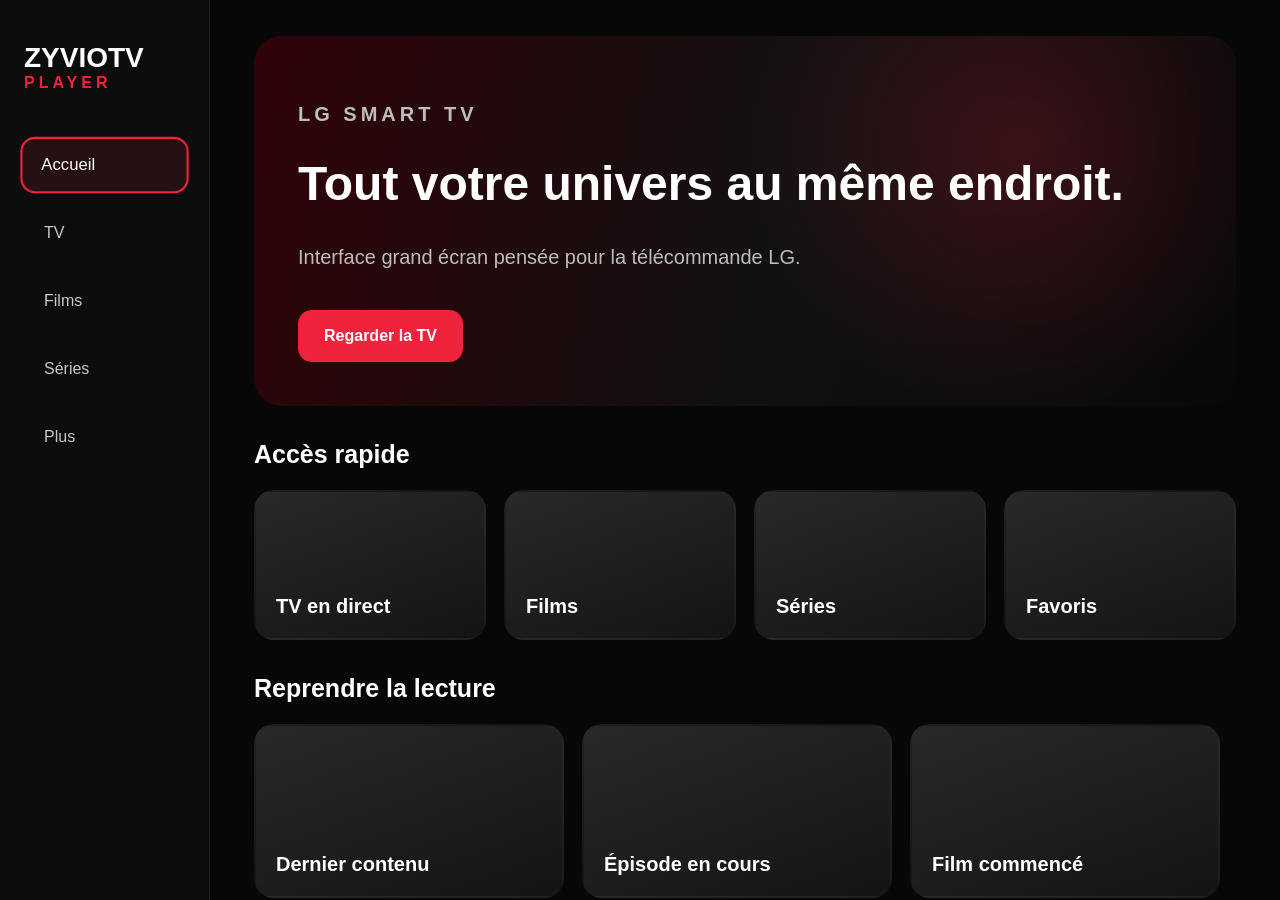
==== webosApp/index.html @ 65dd85e7 "feat(webos): wire provider and playback scripts" ====
<!doctype html>
<html lang="fr">
<head>
  <meta charset="utf-8">
  <meta name="viewport" content="width=device-width,initial-scale=1,viewport-fit=cover">
  <title>ZYVIOTV Player</title>
  <link rel="stylesheet" href="styles.css">
</head>
<body>
  <main class="shell">
    <aside class="rail">
      <div class="brand">
        <strong>ZYVIOTV</strong>
        <span>PLAYER</span>
      </div>
      <nav>
        <button data-focusable data-section="home" class="nav active">Accueil</button>
        <button data-focusable data-section="live" class="nav">TV</button>
        <button data-focusable data-section="movies" class="nav">Films</button>
        <button data-focusable data-section="series" class="nav">Séries</button>
        <button data-focusable data-section="more" class="nav">Plus</button>
      </nav>
    </aside>

    <section class="content">
      <video id="tv-player" class="tv-player" playsinline hidden></video>
      <header class="hero">
        <p class="eyebrow">LG SMART TV</p>
        <h1>Tout votre univers au même endroit.</h1>
        <p>Interface grand écran pensée pour la télécommande LG.</p>
        <button class="primary" data-focusable data-section="live">Regarder la TV</button>
      </header>

      <section class="shelf">
        <h2>Accès rapide</h2>
        <div class="cards">
          <button class="card" data-focusable data-section="live">TV en direct</button>
          <button class="card" data-focusable data-section="movies">Films</button>
          <button class="card" data-focusable data-section="series">Séries</button>
          <button class="card" data-focusable data-section="favorites">Favoris</button>
        </div>
      </section>

      <section class="shelf">
        <h2>Reprendre la lecture</h2>
        <div class="cards">
          <button class="card wide" data-focusable>Dernier contenu</button>
          <button class="card wide" data-focusable>Épisode en cours</button>
          <button class="card wide" data-focusable>Film commencé</button>
        </div>
      </section>

      <div id="status" class="status"></div>
    </section>
  </main>
  <script src="provider.js"></script>
  <script src="player.js"></script>
  <script src="app.js"></script>
</body>
</html>
---- webosApp/styles.css ----
*{box-sizing:border-box}html,body{margin:0;width:100%;height:100%;background:#070707;color:#fff;font-family:Arial,Helvetica,sans-serif;overflow:hidden}button{font:inherit;color:inherit}.shell{display:grid;grid-template-columns:210px 1fr;height:100vh}.rail{padding:42px 24px;background:#0d0d0d;border-right:1px solid #202020}.brand{margin-bottom:46px}.brand strong{display:block;font-size:28px}.brand span,.eyebrow{color:#ef233c;font-weight:800;letter-spacing:4px}nav{display:grid;gap:14px}.nav,.primary,.card{border:2px solid transparent;outline:none;cursor:pointer;transition:transform 120ms ease,border-color 120ms ease,background 120ms ease}.nav{text-align:left;padding:16px 18px;border-radius:14px;background:transparent;color:#c8c8c8}.nav.active{background:#251014;color:#fff}[data-focusable]:focus{border-color:#ef233c;transform:scale(1.045)}.content{padding:36px 44px 64px;overflow-y:auto}.hero{min-height:330px;padding:44px;border-radius:28px;background:radial-gradient(circle at 78% 30%,rgba(239,35,60,.20),transparent 34%),linear-gradient(105deg,#300308,#111 55%,#080808);display:flex;flex-direction:column;justify-content:center}.hero h1{margin:10px 0 14px;font-size:48px;line-height:1.05}.hero p{color:#bdbdbd;font-size:20px;line-height:1.45}.primary{align-self:flex-start;margin-top:18px;padding:15px 24px;border-radius:14px;background:#ef233c;font-weight:800}.shelf{margin-top:34px}.shelf h2{font-size:25px}.cards{display:flex;gap:18px}.card{width:240px;height:150px;padding:20px;border-radius:20px;background:linear-gradient(160deg,#292929,#141414);display:flex;align-items:flex-end;text-align:left;font-weight:800;font-size:20px}.card.wide{width:310px;height:174px}.status{min-height:28px;margin-top:28px;color:#aaa}
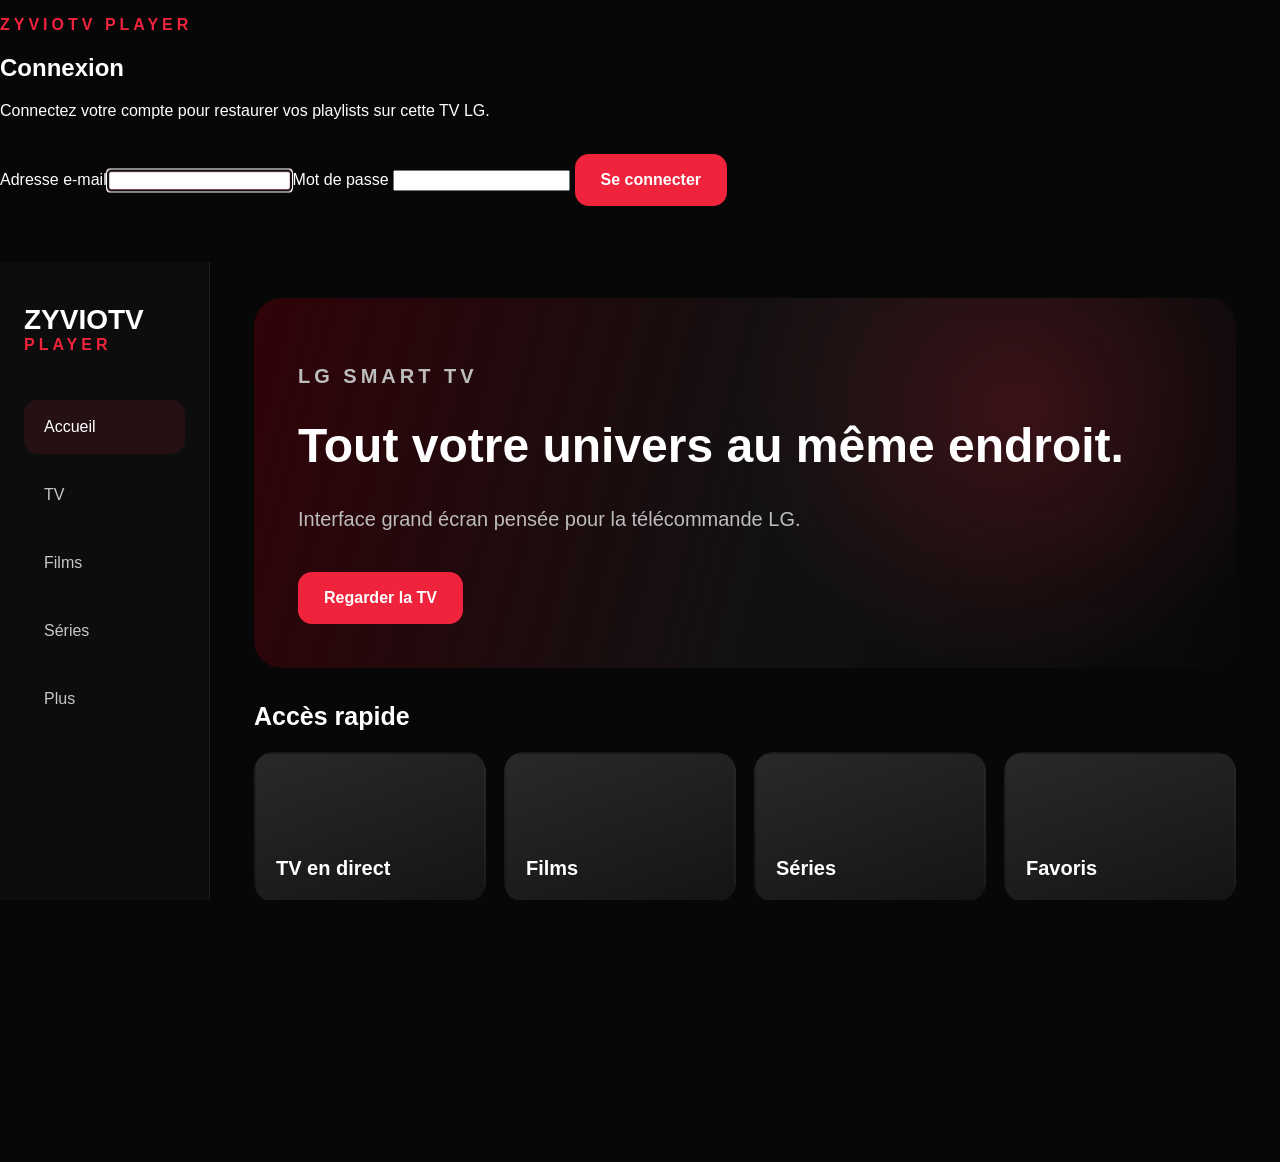
==== commit 3a48b0ec: "feat(webos): add account login and live catalog UI" ====
--- a/webosApp/index.html
+++ b/webosApp/index.html
@@ -7,7 +7,25 @@
   <link rel="stylesheet" href="styles.css">
 </head>
 <body>
-  <main class="shell">
+  <section id="auth-screen" class="auth-screen">
+    <div class="auth-card">
+      <p class="eyebrow">ZYVIOTV PLAYER</p>
+      <h1>Connexion</h1>
+      <p class="auth-copy">Connectez votre compte pour restaurer vos playlists sur cette TV LG.</p>
+      <label>
+        <span>Adresse e-mail</span>
+        <input id="auth-email" data-focusable type="email" autocomplete="email">
+      </label>
+      <label>
+        <span>Mot de passe</span>
+        <input id="auth-password" data-focusable type="password" autocomplete="current-password">
+      </label>
+      <button class="primary" data-focusable data-action="sign-in">Se connecter</button>
+      <div id="auth-status" class="status" aria-live="polite"></div>
+    </div>
+  </section>
+
+  <main id="app-shell" class="shell" hidden>
     <aside class="rail">
       <div class="brand">
         <strong>ZYVIOTV</strong>
@@ -41,18 +59,28 @@
         </div>
       </section>
 
-      <section class="shelf">
-        <h2>Reprendre la lecture</h2>
+      <section id="live-panel" class="catalog-panel" hidden>
+        <div class="catalog-header">
+          <h2>TV en direct</h2>
+          <span id="live-count"></span>
+        </div>
+        <div id="live-grid" class="catalog-grid"></div>
+      </section>
+
+      <section id="account-panel" class="catalog-panel" hidden>
+        <div class="catalog-header">
+          <h2>Plus</h2>
+        </div>
         <div class="cards">
-          <button class="card wide" data-focusable>Dernier contenu</button>
-          <button class="card wide" data-focusable>Épisode en cours</button>
-          <button class="card wide" data-focusable>Film commencé</button>
+          <button class="card" data-focusable data-action="sign-out">Se déconnecter</button>
         </div>
       </section>
 
-      <div id="status" class="status"></div>
+      <div id="status" class="status" aria-live="polite"></div>
     </section>
   </main>
+  <script src="auth.js"></script>
+  <script src="cloud.js"></script>
   <script src="provider.js"></script>
   <script src="player.js"></script>
   <script src="app.js"></script>
--- a/webosApp/styles.css
+++ b/webosApp/styles.css
@@ -1 +1,12 @@
 *{box-sizing:border-box}html,body{margin:0;width:100%;height:100%;background:#070707;color:#fff;font-family:Arial,Helvetica,sans-serif;overflow:hidden}button{font:inherit;color:inherit}.shell{display:grid;grid-template-columns:210px 1fr;height:100vh}.rail{padding:42px 24px;background:#0d0d0d;border-right:1px solid #202020}.brand{margin-bottom:46px}.brand strong{display:block;font-size:28px}.brand span,.eyebrow{color:#ef233c;font-weight:800;letter-spacing:4px}nav{display:grid;gap:14px}.nav,.primary,.card{border:2px solid transparent;outline:none;cursor:pointer;transition:transform 120ms ease,border-color 120ms ease,background 120ms ease}.nav{text-align:left;padding:16px 18px;border-radius:14px;background:transparent;color:#c8c8c8}.nav.active{background:#251014;color:#fff}[data-focusable]:focus{border-color:#ef233c;transform:scale(1.045)}.content{padding:36px 44px 64px;overflow-y:auto}.hero{min-height:330px;padding:44px;border-radius:28px;background:radial-gradient(circle at 78% 30%,rgba(239,35,60,.20),transparent 34%),linear-gradient(105deg,#300308,#111 55%,#080808);display:flex;flex-direction:column;justify-content:center}.hero h1{margin:10px 0 14px;font-size:48px;line-height:1.05}.hero p{color:#bdbdbd;font-size:20px;line-height:1.45}.primary{align-self:flex-start;margin-top:18px;padding:15px 24px;border-radius:14px;background:#ef233c;font-weight:800}.shelf{margin-top:34px}.shelf h2{font-size:25px}.cards{display:flex;gap:18px}.card{width:240px;height:150px;padding:20px;border-radius:20px;background:linear-gradient(160deg,#292929,#141414);display:flex;align-items:flex-end;text-align:left;font-weight:800;font-size:20px}.card.wide{width:310px;height:174px}.status{min-height:28px;margin-top:28px;color:#aaa}
+
+
+.tv-player {
+  position: fixed;
+  inset: 0;
+  width: 100vw;
+  height: 100vh;
+  object-fit: contain;
+  background: #000;
+  z-index: 50;
+}
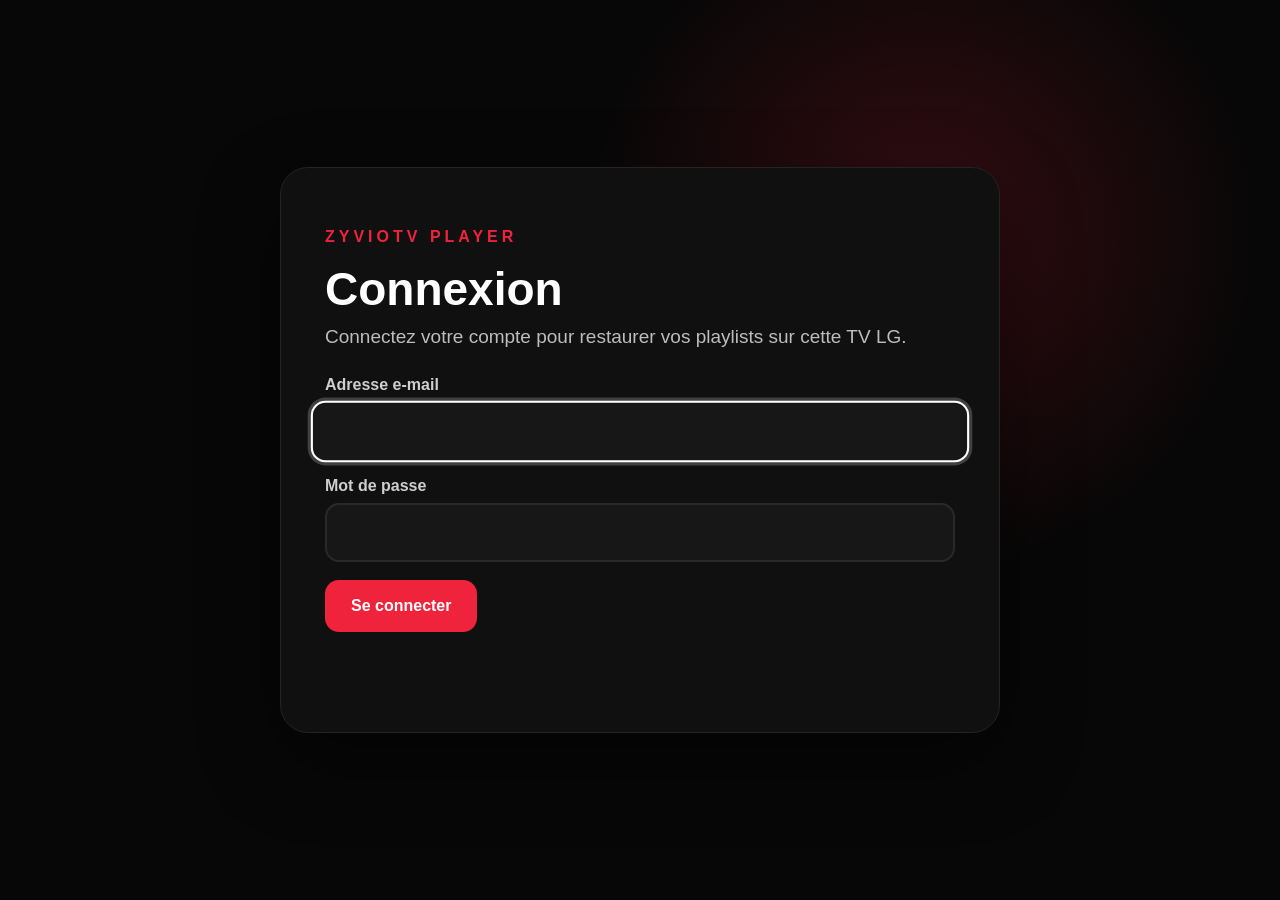
==== commit 70e09873: "feat(webos): add movies series and episode catalog panel" ====
--- a/webosApp/index.html
+++ b/webosApp/index.html
@@ -67,6 +67,14 @@
         <div id="live-grid" class="catalog-grid"></div>
       </section>
 
+      <section id="catalog-panel" class="catalog-panel" hidden>
+        <div class="catalog-header">
+          <h2 id="catalog-title">Catalogue</h2>
+          <span id="catalog-count"></span>
+        </div>
+        <div id="catalog-grid" class="catalog-grid"></div>
+      </section>
+
       <section id="account-panel" class="catalog-panel" hidden>
         <div class="catalog-header">
           <h2>Plus</h2>
--- a/webosApp/styles.css
+++ b/webosApp/styles.css
@@ -10,3 +10,23 @@
   background: #000;
   z-index: 50;
 }
+
+
+[hidden]{display:none!important}
+.auth-screen{position:fixed;inset:0;z-index:100;display:grid;place-items:center;padding:48px;background:radial-gradient(circle at 72% 26%,rgba(239,35,60,.20),transparent 30%),#070707}
+.auth-card{width:min(720px,72vw);padding:44px;border:1px solid #242424;border-radius:28px;background:#101010;box-shadow:0 28px 80px rgba(0,0,0,.46)}
+.auth-card h1{margin:8px 0 10px;font-size:46px}
+.auth-copy{margin:0 0 28px;color:#bdbdbd;font-size:19px}
+.auth-card label{display:grid;gap:8px;margin-top:16px;color:#cfcfcf;font-weight:700}
+.auth-card input{width:100%;padding:16px 18px;border:2px solid #292929;border-radius:14px;outline:none;background:#171717;color:#fff;font-size:20px}
+.auth-card input:focus,[data-focusable]:focus{border-color:#fff;box-shadow:0 0 0 3px rgba(255,255,255,.2)}
+.catalog-panel{margin-top:34px}
+.catalog-header{display:flex;align-items:baseline;justify-content:space-between;gap:24px}
+.catalog-header h2{margin:0 0 18px;font-size:25px}
+.catalog-header span{color:#9f9f9f;font-size:16px}
+.catalog-grid{display:grid;grid-template-columns:repeat(5,minmax(150px,1fr));gap:18px}
+.catalog-card{min-height:160px;padding:16px;border:2px solid transparent;border-radius:18px;outline:none;background:linear-gradient(180deg,rgba(0,0,0,.04),rgba(0,0,0,.72)),#1a1a1a;color:#fff;display:flex;flex-direction:column;justify-content:flex-end;align-items:flex-start;text-align:left}
+.catalog-card strong{font-size:19px;line-height:1.25}
+.catalog-card small{margin-top:6px;color:#b9b9b9}
+.catalog-card:focus{border-color:#fff;transform:scale(1.035);box-shadow:0 0 0 3px rgba(255,255,255,.2)}
+@media(max-width:1280px){.catalog-grid{grid-template-columns:repeat(4,minmax(140px,1fr))}}
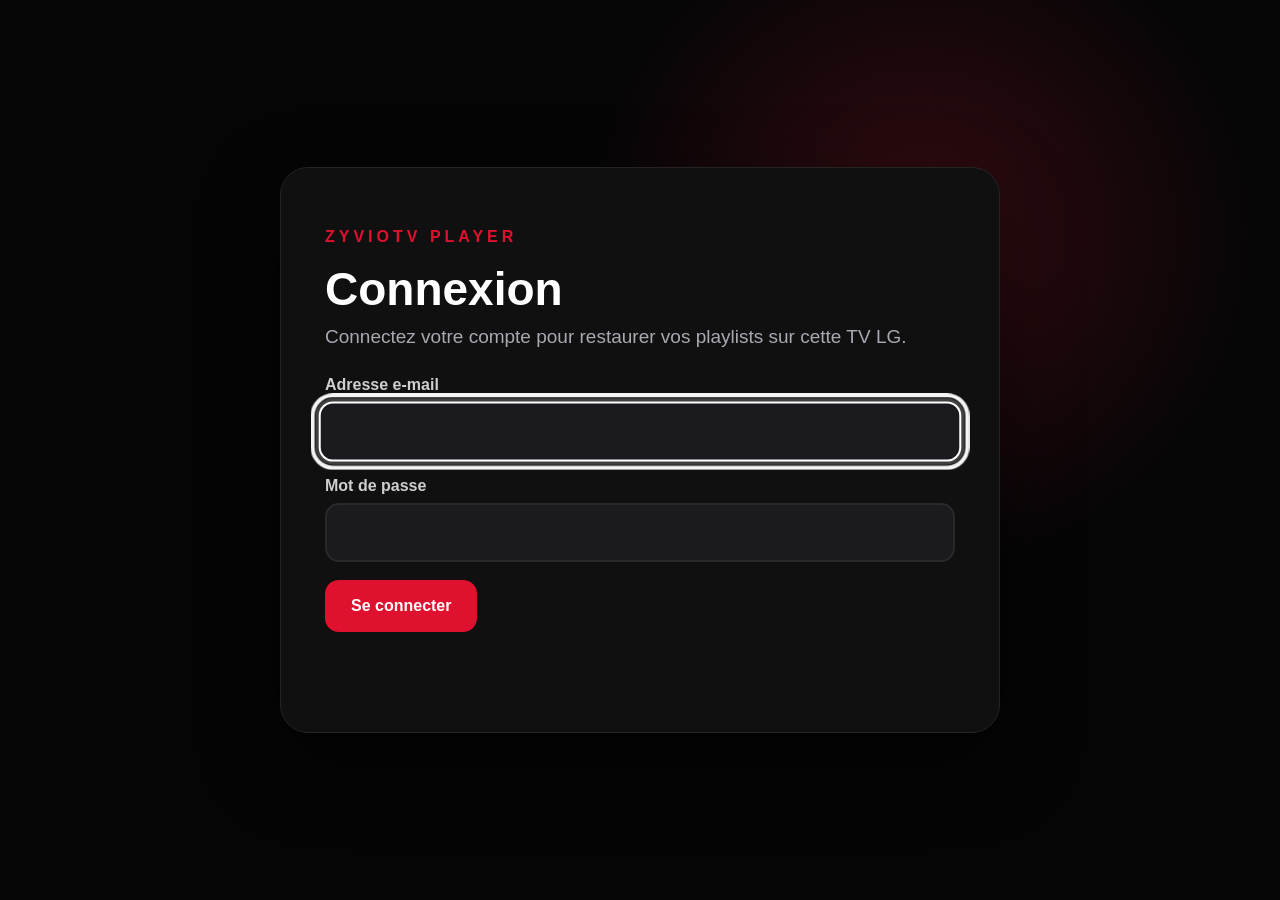
==== commit 53072a1e: "feat(webos): accessible LG sidebar navigation and hero landmarks" ====
--- a/webosApp/index.html
+++ b/webosApp/index.html
@@ -25,24 +25,73 @@
     </div>
   </section>
 
+  <section id="pin-screen" class="profile-screen" hidden>
+    <div class="auth-card">
+      <p class="eyebrow">CONTRÔLE PARENTAL</p>
+      <h1 id="pin-title">Code PIN requis</h1>
+      <p id="pin-copy" class="auth-copy">Saisissez le code PIN parental à 4 chiffres.</p>
+      <input id="pin-input" data-focusable type="password" inputmode="numeric" maxlength="4" autocomplete="off">
+      <div class="pin-actions">
+        <button class="primary" data-focusable data-action="verify-pin">Valider</button>
+        <button class="card" data-focusable data-action="cancel-pin">Annuler</button>
+      </div>
+      <div id="pin-status" class="status" aria-live="polite"></div>
+    </div>
+  </section>
+
+  <section id="profile-screen" class="profile-screen" hidden>
+    <div class="profile-shell">
+      <p class="eyebrow">ZYVIOTV PLAYER</p>
+      <h1>Qui regarde ?</h1>
+      <div id="profile-grid" class="profile-grid"></div>
+      <div id="profile-status" class="status" aria-live="polite"></div>
+    </div>
+  </section>
+
+  <section id="system-screen" class="profile-screen" hidden>
+    <div class="auth-card">
+      <p class="eyebrow">ZYVIOTV PLAYER</p>
+      <h1 id="system-title">Information</h1>
+      <p id="system-copy" class="auth-copy"></p>
+      <div class="pin-actions">
+        <button id="system-continue" class="primary" data-focusable data-action="system-continue">Continuer</button>
+        <button id="system-signout" class="card" data-focusable data-action="system-signout">Se déconnecter</button>
+      </div>
+    </div>
+  </section>
+
+  <section id="device-edit-screen" class="profile-screen" hidden>
+    <div class="auth-card">
+      <p class="eyebrow">APPAREIL</p>
+      <h1>Renommer l’appareil</h1>
+      <input id="device-name-input" data-focusable type="text" maxlength="40" autocomplete="off">
+      <div class="pin-actions">
+        <button class="primary" data-focusable data-action="device-save">Enregistrer</button>
+        <button class="card" data-focusable data-action="device-cancel">Annuler</button>
+      </div>
+      <div id="device-edit-status" class="status" aria-live="polite"></div>
+    </div>
+  </section>
+
   <main id="app-shell" class="shell" hidden>
-    <aside class="rail">
+    <aside class="rail" aria-label="Navigation principale">
       <div class="brand">
         <strong>ZYVIOTV</strong>
         <span>PLAYER</span>
       </div>
-      <nav>
-        <button data-focusable data-section="home" class="nav active">Accueil</button>
+      <nav aria-label="Rubriques ZYVIOTV">
+        <button data-focusable data-section="home" class="nav active" aria-current="page">Accueil</button>
         <button data-focusable data-section="live" class="nav">TV</button>
         <button data-focusable data-section="movies" class="nav">Films</button>
         <button data-focusable data-section="series" class="nav">Séries</button>
+        <button data-focusable data-section="profiles" class="nav">Profils</button>
         <button data-focusable data-section="more" class="nav">Plus</button>
       </nav>
     </aside>
 
     <section class="content">
       <video id="tv-player" class="tv-player" playsinline hidden></video>
-      <header class="hero">
+      <header class="hero" aria-label="Découvrir ZYVIOTV">
         <p class="eyebrow">LG SMART TV</p>
         <h1>Tout votre univers au même endroit.</h1>
         <p>Interface grand écran pensée pour la télécommande LG.</p>
@@ -57,6 +106,41 @@
           <button class="card" data-focusable data-section="series">Séries</button>
           <button class="card" data-focusable data-section="favorites">Favoris</button>
         </div>
+      </section>
+
+      <section id="continue-shelf" class="shelf" hidden>
+        <div class="shelf-header"><h2>Reprendre la lecture</h2><button class="shelf-more" data-focusable data-home-see-all="continue" hidden>Voir tout</button></div>
+        <div id="continue-cards" class="cards"></div>
+      </section>
+
+      <section id="next-episodes-shelf" class="shelf" hidden>
+        <div class="shelf-header"><h2>Épisodes suivants</h2><button class="shelf-more" data-focusable data-home-see-all="next-episodes" hidden>Voir tout</button></div>
+        <div id="next-episode-cards" class="cards"></div>
+      </section>
+
+      <section id="recent-channels-shelf" class="shelf" hidden>
+        <div class="shelf-header"><h2>Chaînes récentes</h2><button class="shelf-more" data-focusable data-home-see-all="recent-live" hidden>Voir tout</button></div>
+        <div id="recent-channel-cards" class="cards"></div>
+      </section>
+
+      <section id="favorites-shelf" class="shelf" hidden>
+        <div class="shelf-header"><h2>Favoris</h2><button class="shelf-more" data-focusable data-home-see-all="favorites" hidden>Voir tout</button></div>
+        <div id="favorite-cards" class="cards"></div>
+      </section>
+
+      <section id="recent-movies-shelf" class="shelf" hidden>
+        <div class="shelf-header"><h2>Films récents</h2><button class="shelf-more" data-focusable data-home-see-all="recent-movies" hidden>Voir tout</button></div>
+        <div id="recent-movie-cards" class="cards"></div>
+      </section>
+
+      <section id="recent-series-shelf" class="shelf" hidden>
+        <div class="shelf-header"><h2>Séries récentes</h2><button class="shelf-more" data-focusable data-home-see-all="recent-series" hidden>Voir tout</button></div>
+        <div id="recent-series-cards" class="cards"></div>
+      </section>
+
+      <section id="same-category-shelf" class="shelf" hidden>
+        <div class="shelf-header"><h2 id="same-category-title">Dans la même catégorie</h2><button class="shelf-more" data-focusable data-home-see-all="same-category" hidden>Voir tout</button></div>
+        <div id="same-category-cards" class="cards"></div>
       </section>
 
       <section id="live-panel" class="catalog-panel" hidden>
@@ -80,8 +164,17 @@
           <h2>Plus</h2>
         </div>
         <div class="cards">
+          <button class="card" data-focusable data-action="devices">Appareils</button>
           <button class="card" data-focusable data-action="sign-out">Se déconnecter</button>
         </div>
+      </section>
+
+      <section id="devices-panel" class="catalog-panel" hidden>
+        <div class="catalog-header">
+          <h2>Appareils</h2>
+          <span id="devices-count"></span>
+        </div>
+        <div id="devices-grid" class="catalog-grid"></div>
       </section>
 
       <div id="status" class="status" aria-live="polite"></div>
--- a/webosApp/styles.css
+++ b/webosApp/styles.css
@@ -1,4 +1,4 @@
-*{box-sizing:border-box}html,body{margin:0;width:100%;height:100%;background:#070707;color:#fff;font-family:Arial,Helvetica,sans-serif;overflow:hidden}button{font:inherit;color:inherit}.shell{display:grid;grid-template-columns:210px 1fr;height:100vh}.rail{padding:42px 24px;background:#0d0d0d;border-right:1px solid #202020}.brand{margin-bottom:46px}.brand strong{display:block;font-size:28px}.brand span,.eyebrow{color:#ef233c;font-weight:800;letter-spacing:4px}nav{display:grid;gap:14px}.nav,.primary,.card{border:2px solid transparent;outline:none;cursor:pointer;transition:transform 120ms ease,border-color 120ms ease,background 120ms ease}.nav{text-align:left;padding:16px 18px;border-radius:14px;background:transparent;color:#c8c8c8}.nav.active{background:#251014;color:#fff}[data-focusable]:focus{border-color:#ef233c;transform:scale(1.045)}.content{padding:36px 44px 64px;overflow-y:auto}.hero{min-height:330px;padding:44px;border-radius:28px;background:radial-gradient(circle at 78% 30%,rgba(239,35,60,.20),transparent 34%),linear-gradient(105deg,#300308,#111 55%,#080808);display:flex;flex-direction:column;justify-content:center}.hero h1{margin:10px 0 14px;font-size:48px;line-height:1.05}.hero p{color:#bdbdbd;font-size:20px;line-height:1.45}.primary{align-self:flex-start;margin-top:18px;padding:15px 24px;border-radius:14px;background:#ef233c;font-weight:800}.shelf{margin-top:34px}.shelf h2{font-size:25px}.cards{display:flex;gap:18px}.card{width:240px;height:150px;padding:20px;border-radius:20px;background:linear-gradient(160deg,#292929,#141414);display:flex;align-items:flex-end;text-align:left;font-weight:800;font-size:20px}.card.wide{width:310px;height:174px}.status{min-height:28px;margin-top:28px;color:#aaa}
+*{box-sizing:border-box}html,body{margin:0;width:100%;height:100%;background:#050506;color:#fff;font-family:Manrope,Arial,Helvetica,sans-serif;overflow:hidden}button{font:inherit;color:inherit}.shell{display:grid;grid-template-columns:210px 1fr;height:100vh}.rail{padding:42px 24px;background:#121215;border-right:1px solid #24242A}.brand{margin-bottom:46px}.brand strong{display:block;font-size:28px}.brand span,.eyebrow{color:#E0102F;font-weight:800;letter-spacing:4px}nav{display:grid;gap:14px}.nav,.primary,.card{border:2px solid transparent;outline:none;cursor:pointer;transition:transform 120ms ease,border-color 120ms ease,background 120ms ease}.nav{text-align:left;padding:16px 18px;border-radius:14px;background:transparent;color:#A9A9B3}.nav.active{background:#251014;color:#fff}[data-focusable]:focus{border-color:#E0102F;transform:scale(1.045)}.content{padding:36px 44px 64px;overflow-y:auto}.hero{min-height:330px;padding:44px;border-radius:28px;background:radial-gradient(circle at 78% 30%,rgba(239,35,60,.20),transparent 34%),linear-gradient(105deg,#300308,#111 55%,#080808);display:flex;flex-direction:column;justify-content:center}.hero h1{margin:10px 0 14px;font-size:48px;line-height:1.05}.hero p{color:#A9A9B3;font-size:20px;line-height:1.45}.primary{align-self:flex-start;margin-top:18px;padding:15px 24px;border-radius:14px;background:#E0102F;font-weight:800}.shelf{margin-top:34px}.shelf h2{font-size:25px}.cards{display:flex;gap:18px}.card{width:240px;height:150px;padding:20px;border-radius:20px;background:linear-gradient(160deg,#292929,#121215);display:flex;align-items:flex-end;text-align:left;font-weight:800;font-size:20px}.card.wide{width:310px;height:174px}.status{min-height:28px;margin-top:28px;color:#aaa}
 
 
 .tv-player {
@@ -13,12 +13,12 @@
 
 
 [hidden]{display:none!important}
-.auth-screen{position:fixed;inset:0;z-index:100;display:grid;place-items:center;padding:48px;background:radial-gradient(circle at 72% 26%,rgba(239,35,60,.20),transparent 30%),#070707}
+.auth-screen{position:fixed;inset:0;z-index:100;display:grid;place-items:center;padding:48px;background:radial-gradient(circle at 72% 26%,rgba(239,35,60,.20),transparent 30%),#050506}
 .auth-card{width:min(720px,72vw);padding:44px;border:1px solid #242424;border-radius:28px;background:#101010;box-shadow:0 28px 80px rgba(0,0,0,.46)}
 .auth-card h1{margin:8px 0 10px;font-size:46px}
-.auth-copy{margin:0 0 28px;color:#bdbdbd;font-size:19px}
+.auth-copy{margin:0 0 28px;color:#A9A9B3;font-size:19px}
 .auth-card label{display:grid;gap:8px;margin-top:16px;color:#cfcfcf;font-weight:700}
-.auth-card input{width:100%;padding:16px 18px;border:2px solid #292929;border-radius:14px;outline:none;background:#171717;color:#fff;font-size:20px}
+.auth-card input{width:100%;padding:16px 18px;border:2px solid #292929;border-radius:14px;outline:none;background:#1A1A1F;color:#fff;font-size:20px}
 .auth-card input:focus,[data-focusable]:focus{border-color:#fff;box-shadow:0 0 0 3px rgba(255,255,255,.2)}
 .catalog-panel{margin-top:34px}
 .catalog-header{display:flex;align-items:baseline;justify-content:space-between;gap:24px}
@@ -30,3 +30,159 @@
 .catalog-card small{margin-top:6px;color:#b9b9b9}
 .catalog-card:focus{border-color:#fff;transform:scale(1.035);box-shadow:0 0 0 3px rgba(255,255,255,.2)}
 @media(max-width:1280px){.catalog-grid{grid-template-columns:repeat(4,minmax(140px,1fr))}}
+
+
+.profile-screen{position:fixed;inset:0;z-index:90;display:grid;place-items:center;padding:48px;background:radial-gradient(circle at 50% 18%,rgba(239,35,60,.16),transparent 26%),#050506}
+.profile-shell{width:min(1180px,88vw);text-align:center}
+.profile-shell h1{margin:8px 0 34px;font-size:48px}
+.profile-grid{display:flex;justify-content:center;flex-wrap:wrap;gap:24px}
+.profile-card{width:190px;min-height:220px;padding:24px 18px;border:2px solid transparent;border-radius:22px;outline:none;background:#151515;color:#fff;display:grid;place-items:center;gap:14px}
+.profile-avatar{width:104px;height:104px;border-radius:50%;display:grid;place-items:center;background:linear-gradient(145deg,#2b2b2b,#111);font-size:34px;font-weight:900}
+.profile-card strong{font-size:21px}.profile-card small{color:#aaa}.profile-card:focus{border-color:#fff;transform:scale(1.05);box-shadow:0 0 0 3px rgba(255,255,255,.2)}
+.card.home-item{min-height:174px;flex-direction:column;justify-content:flex-end;align-items:flex-start}
+.card.home-item small{margin-top:6px;color:#aaa;font-size:14px}
+.home-progress{display:block;width:100%;height:5px;margin-top:12px;overflow:hidden;border-radius:999px;background:#333}
+.home-progress>span{display:block;height:100%;background:#fff}
+.catalog-card.favorite::after{content:"★ FAVORI";margin-top:10px;color:#fff;font-size:13px;font-weight:800;letter-spacing:.8px}
+
+.pin-actions{display:flex;gap:14px;margin-top:22px}
+.pin-actions .card{width:auto;height:auto;min-height:0;padding:15px 24px;align-items:center}
+
+.device-card.current{border-color:#fff;box-shadow:0 0 0 2px rgba(255,255,255,.18)}
+.device-card.current strong::after{content:" · CET APPAREIL";font-size:12px;letter-spacing:.7px;color:#bbb}
+
+.shelf-header{display:flex;align-items:center;justify-content:space-between;gap:18px}
+.shelf-more{border:0;background:transparent;color:#aaa;font-weight:800;font-size:14px;padding:10px 14px;border-radius:10px}
+.shelf-more:focus{outline:2px solid #fff;color:#fff;background:#1A1A1F}
+
+/* Claude Design D6: shared TV tokens and accessible remote focus. */
+:root { --zyvio-bg: #050506; --zyvio-canvas: #0A0A0C; --zyvio-surface-1: #121215; --zyvio-surface-2: #1A1A1F; --zyvio-red: #E0102F; --zyvio-text: #F4F4F6; --zyvio-muted: #A9A9B3; --zyvio-focus: #F4F4F6; }
+:focus-visible, [data-focusable]:focus { outline: 4px solid var(--zyvio-focus); outline-offset: 4px; }
+@media (prefers-reduced-motion: reduce) { *, *::before, *::after { animation-duration: .01ms !important; transition-duration: .01ms !important; scroll-behavior: auto !important; } }
+
+/* Claude Design D6 — TV component interactions (reference: D6 Design System Final). */
+:root {
+  --zyvio-pressed: #B30C25;
+  --zyvio-red-tint: #2A0A10;
+  --zyvio-focus-ring: #F4F4F6;
+  --zyvio-motion-ease: cubic-bezier(.2, 0, 0, 1);
+}
+button, [data-focusable], .nav, .card, .primary {
+  transition: transform 150ms var(--zyvio-motion-ease), opacity 150ms var(--zyvio-motion-ease);
+}
+button:focus-visible, [data-focusable]:focus, .nav:focus, .card:focus, .primary:focus {
+  outline: 4px solid var(--zyvio-focus-ring);
+  outline-offset: 4px;
+  border-color: var(--zyvio-focus-ring);
+  transform: scale(1.02);
+}
+button:disabled, [data-focusable][aria-disabled="true"] {
+  opacity: .4;
+  cursor: default;
+}
+.primary:active, button:active { transform: scale(.97); }
+.primary:active { background-color: var(--zyvio-pressed); }
+@media (prefers-reduced-motion: reduce) {
+  button:focus-visible, [data-focusable]:focus, .nav:focus, .card:focus, .primary:focus { transform: none !important; }
+}
+
+
+/* D6 responsive TV layout: preserve remote focus and prevent card clipping
+   on 720p, 1080p and 4K logical viewports. */
+.app-shell, .shell { min-width: 0; }
+.content { min-width: 0; }
+.catalog-grid {
+  grid-template-columns: repeat(auto-fit, minmax(min(100%, 176px), 1fr));
+  align-items: stretch;
+}
+.catalog-card { min-width: 0; }
+.cards, .shelf { max-width: 100%; }
+.cards { overflow-x: auto; padding: 6px 6px 14px; scroll-padding-inline: 6px; }
+.cards .card { flex: 0 0 auto; }
+:focus-visible { scroll-margin: 20px; }
+@media (max-width: 1280px) {
+  .app-shell, .shell { grid-template-columns: 180px minmax(0, 1fr); }
+  .rail { padding: 24px 16px; }
+  .content { padding: 24px 24px 48px; }
+  .catalog-grid { grid-template-columns: repeat(auto-fit, minmax(min(100%, 156px), 1fr)); }
+  .hero { min-height: 260px; padding: 28px; }
+}
+@media (min-width: 2560px) {
+  .app-shell, .shell { grid-template-columns: 260px minmax(0, 1fr); }
+  .content { padding: 52px 68px 80px; }
+  .catalog-grid { grid-template-columns: repeat(auto-fit, minmax(220px, 1fr)); gap: 24px; }
+  .hero { min-height: 420px; padding: 60px; }
+}
+@media (prefers-reduced-motion: reduce) {
+  .cards { scroll-behavior: auto; }
+}
+
+
+/* D7 physical-TV safe margins and readable focus after scaling.
+   D6 TV focus: 4px white ring + 4px offset, never clipped by shelf edges. */
+:root { --zyvio-tv-safe: 32px; }
+.rail { padding-left: max(24px, var(--zyvio-tv-safe)); }
+.content { padding-right: max(44px, var(--zyvio-tv-safe)); padding-bottom: max(64px, var(--zyvio-tv-safe)); }
+.cards { padding: 12px 10px 20px; }
+.catalog-grid { padding: 8px; }
+[data-focusable]:focus-visible, button:focus-visible {
+  position: relative;
+  z-index: 2;
+}
+@media (max-width: 1280px) {
+  :root { --zyvio-tv-safe: 20px; }
+  .rail { padding-left: var(--zyvio-tv-safe); }
+  .content { padding-right: var(--zyvio-tv-safe); padding-bottom: 44px; }
+}
+@media (min-width: 2560px) {
+  :root { --zyvio-tv-safe: 48px; }
+  .rail { padding-left: var(--zyvio-tv-safe); }
+  .content { padding-right: max(68px, var(--zyvio-tv-safe)); }
+}
+
+
+/* D6 LG webOS ten-foot responsive shell, active navigation and catalogue focus. */
+.shell { grid-template-columns: clamp(188px, 16vw, 268px) minmax(0, 1fr); }
+.rail { padding-top: max(40px, var(--zyvio-tv-safe)); padding-bottom: var(--zyvio-tv-safe); }
+.nav { min-height: 58px; width: 100%; text-align: left; border-radius: 14px; }
+.nav.active {
+  background: var(--zyvio-red-tint);
+  color: var(--zyvio-text);
+  border-left: 4px solid var(--zyvio-red);
+}
+.hero {
+  position: relative;
+  overflow: hidden;
+  min-height: clamp(270px, 34vh, 470px);
+  border-radius: 24px;
+  background: linear-gradient(105deg, #2A0A10 0%, #121215 60%, #050506 100%);
+}
+.hero h1 { max-width: 680px; line-height: 1.12; text-wrap: balance; }
+.hero p { max-width: 600px; }
+.hero .primary { min-height: 52px; padding-inline: 26px; }
+.shelf { min-width: 0; margin-block: 28px; }
+.shelf h2 { color: var(--zyvio-text); }
+.cards { gap: 18px; overflow-x: auto; overflow-y: hidden; scroll-snap-type: x proximity; }
+.cards > .card { scroll-snap-align: start; min-height: 108px; }
+.catalog-panel, .account-panel, .devices-panel { min-width: 0; }
+.catalog-card:focus-visible, .profile-card:focus-visible, .nav:focus-visible {
+  outline: 4px solid var(--zyvio-focus-ring);
+  outline-offset: 4px;
+  transform: scale(1.02);
+}
+@media (max-width: 1280px) {
+  .shell { grid-template-columns: 180px minmax(0, 1fr); }
+  .nav { min-height: 48px; }
+  .hero { min-height: 250px; }
+  .cards { gap: 12px; }
+}
+@media (min-width: 2560px) {
+  .shell { grid-template-columns: 280px minmax(0, 1fr); }
+  .nav { min-height: 78px; font-size: 1.25em; }
+  .hero { min-height: 480px; }
+  .cards { gap: 24px; }
+}
+@media (prefers-reduced-motion: reduce) {
+  .cards { scroll-snap-type: none; }
+  .catalog-card:focus-visible, .profile-card:focus-visible, .nav:focus-visible { transform: none; }
+}
